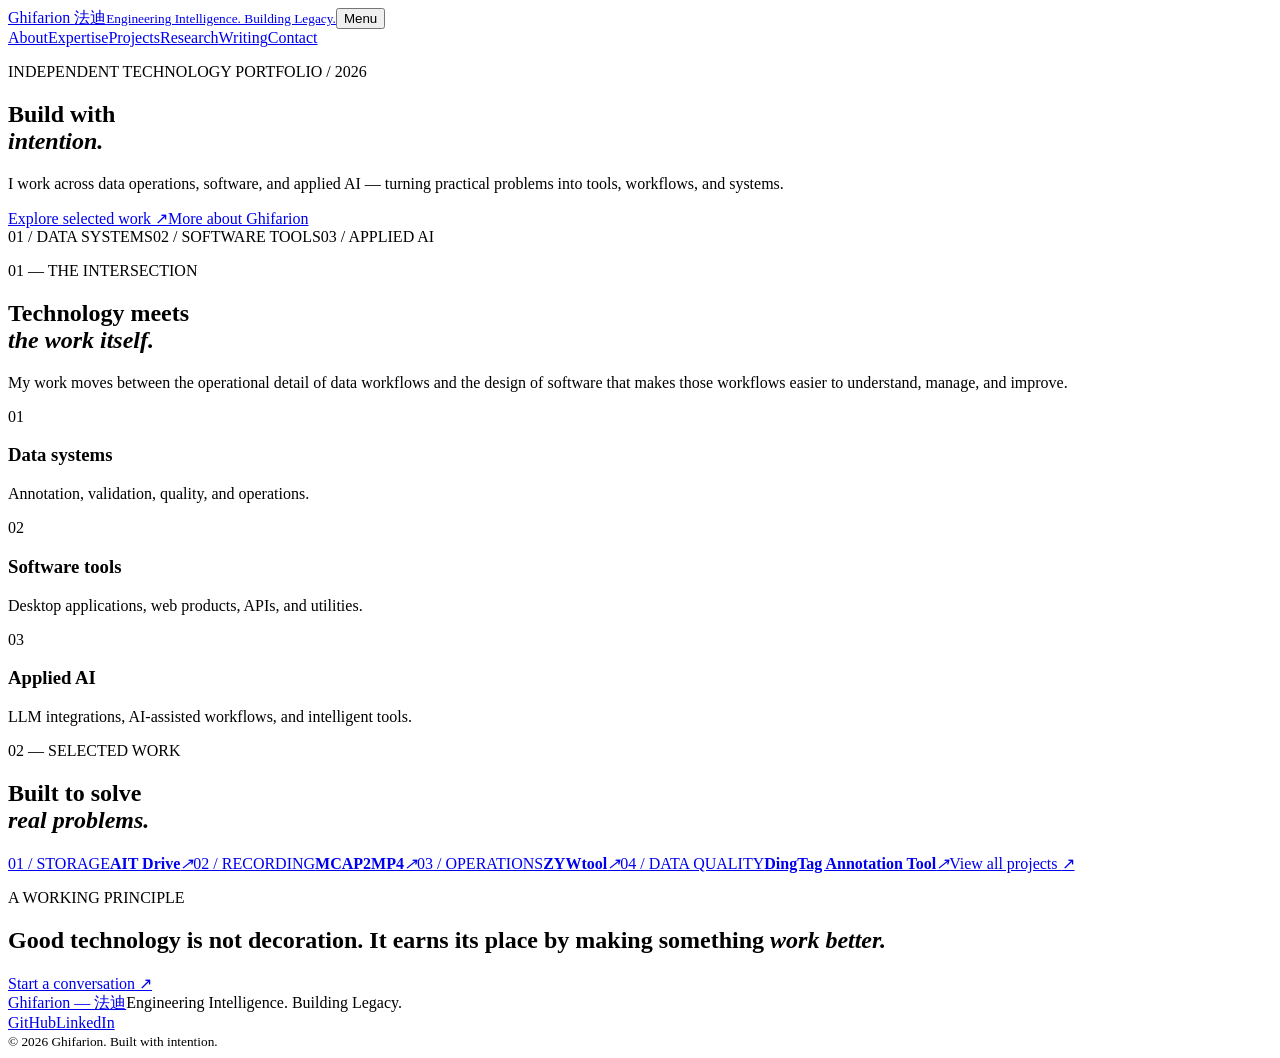
==== index.html @ d5027f52 "Build Ghifarion portfolio: add index.html" ====
<!doctype html>
<html lang="en"><head><meta charset="utf-8"><meta name="viewport" content="width=device-width,initial-scale=1"><meta name="theme-color" content="#f6f4ef"><title>Ghifarion — 法迪 | Engineering Intelligence. Building Legacy.</title><meta name="description" content="Ghifarion explores the intersection of data operations, software, applied AI, and practical automation."><meta property="og:type" content="website"><meta property="og:title" content="Ghifarion — 法迪"><meta property="og:description" content="Engineering Intelligence. Building Legacy."><meta property="og:url" content="https://progstay17.github.io/"><link rel="canonical" href="https://progstay17.github.io/"><link rel="stylesheet" href="assets/css/site.css"></head>
<body><header class="site-header"><a class="wordmark" href="index.html">Ghifarion <span>法迪</span><small>Engineering Intelligence. Building Legacy.</small></a><button class="menu-toggle" aria-label="Toggle navigation" aria-expanded="false">Menu</button><nav><a href="about.html">About</a><a href="expertise.html">Expertise</a><a href="projects.html">Projects</a><a href="research.html">Research</a><a href="writing.html">Writing</a><a href="contact.html">Contact</a></nav></header>
<main><section class="hero"><p class="eyebrow">INDEPENDENT TECHNOLOGY PORTFOLIO / 2026</p><h1>Build with<br><em>intention.</em></h1><div class="hero-bottom"><p class="lede">I work across data operations, software, and applied AI — turning practical problems into tools, workflows, and systems.</p><div class="hero-links"><a class="button" href="projects.html">Explore selected work <span>↗</span></a><a class="text-link" href="about.html">More about Ghifarion</a></div></div><div class="index-note"><span>01 / DATA SYSTEMS</span><span>02 / SOFTWARE TOOLS</span><span>03 / APPLIED AI</span></div></section>
<section class="section"><div class="section-head"><p class="eyebrow">01 — THE INTERSECTION</p><h2>Technology meets<br><em>the work itself.</em></h2></div><div class="section-copy"><p>My work moves between the operational detail of data workflows and the design of software that makes those workflows easier to understand, manage, and improve.</p><div class="capability-grid"><article><span>01</span><h3>Data systems</h3><p>Annotation, validation, quality, and operations.</p></article><article><span>02</span><h3>Software tools</h3><p>Desktop applications, web products, APIs, and utilities.</p></article><article><span>03</span><h3>Applied AI</h3><p>LLM integrations, AI-assisted workflows, and intelligent tools.</p></article></div></div></section>
<section class="section work"><div class="section-head"><p class="eyebrow">02 — SELECTED WORK</p><h2>Built to solve<br><em>real problems.</em></h2></div><div class="work-list"><a href="projects/ait-drive.html"><span>01 / STORAGE</span><strong>AIT Drive</strong><i>↗</i></a><a href="projects/mcap2mp4.html"><span>02 / RECORDING</span><strong>MCAP2MP4</strong><i>↗</i></a><a href="projects/zywtool.html"><span>03 / OPERATIONS</span><strong>ZYWtool</strong><i>↗</i></a><a href="projects/dingtag.html"><span>04 / DATA QUALITY</span><strong>DingTag Annotation Tool</strong><i>↗</i></a><a href="projects.html" class="all-work">View all projects <span>↗</span></a></div></section>
<section class="closing"><p class="eyebrow">A WORKING PRINCIPLE</p><h2>Good technology is not decoration. It earns its place by making something <em>work better.</em></h2><a href="contact.html" class="text-link">Start a conversation ↗</a></section></main>
<footer><a class="footer-brand" href="index.html">Ghifarion — 法迪</a><span>Engineering Intelligence. Building Legacy.</span><div><a href="https://github.com/progstay17">GitHub</a><a href="https://id.linkedin.com/in/fadhil-muhammad-ghifari">LinkedIn</a></div><small>© 2026 Ghifarion. Built with intention.</small></footer><script src="assets/js/site.js"></script></body></html>
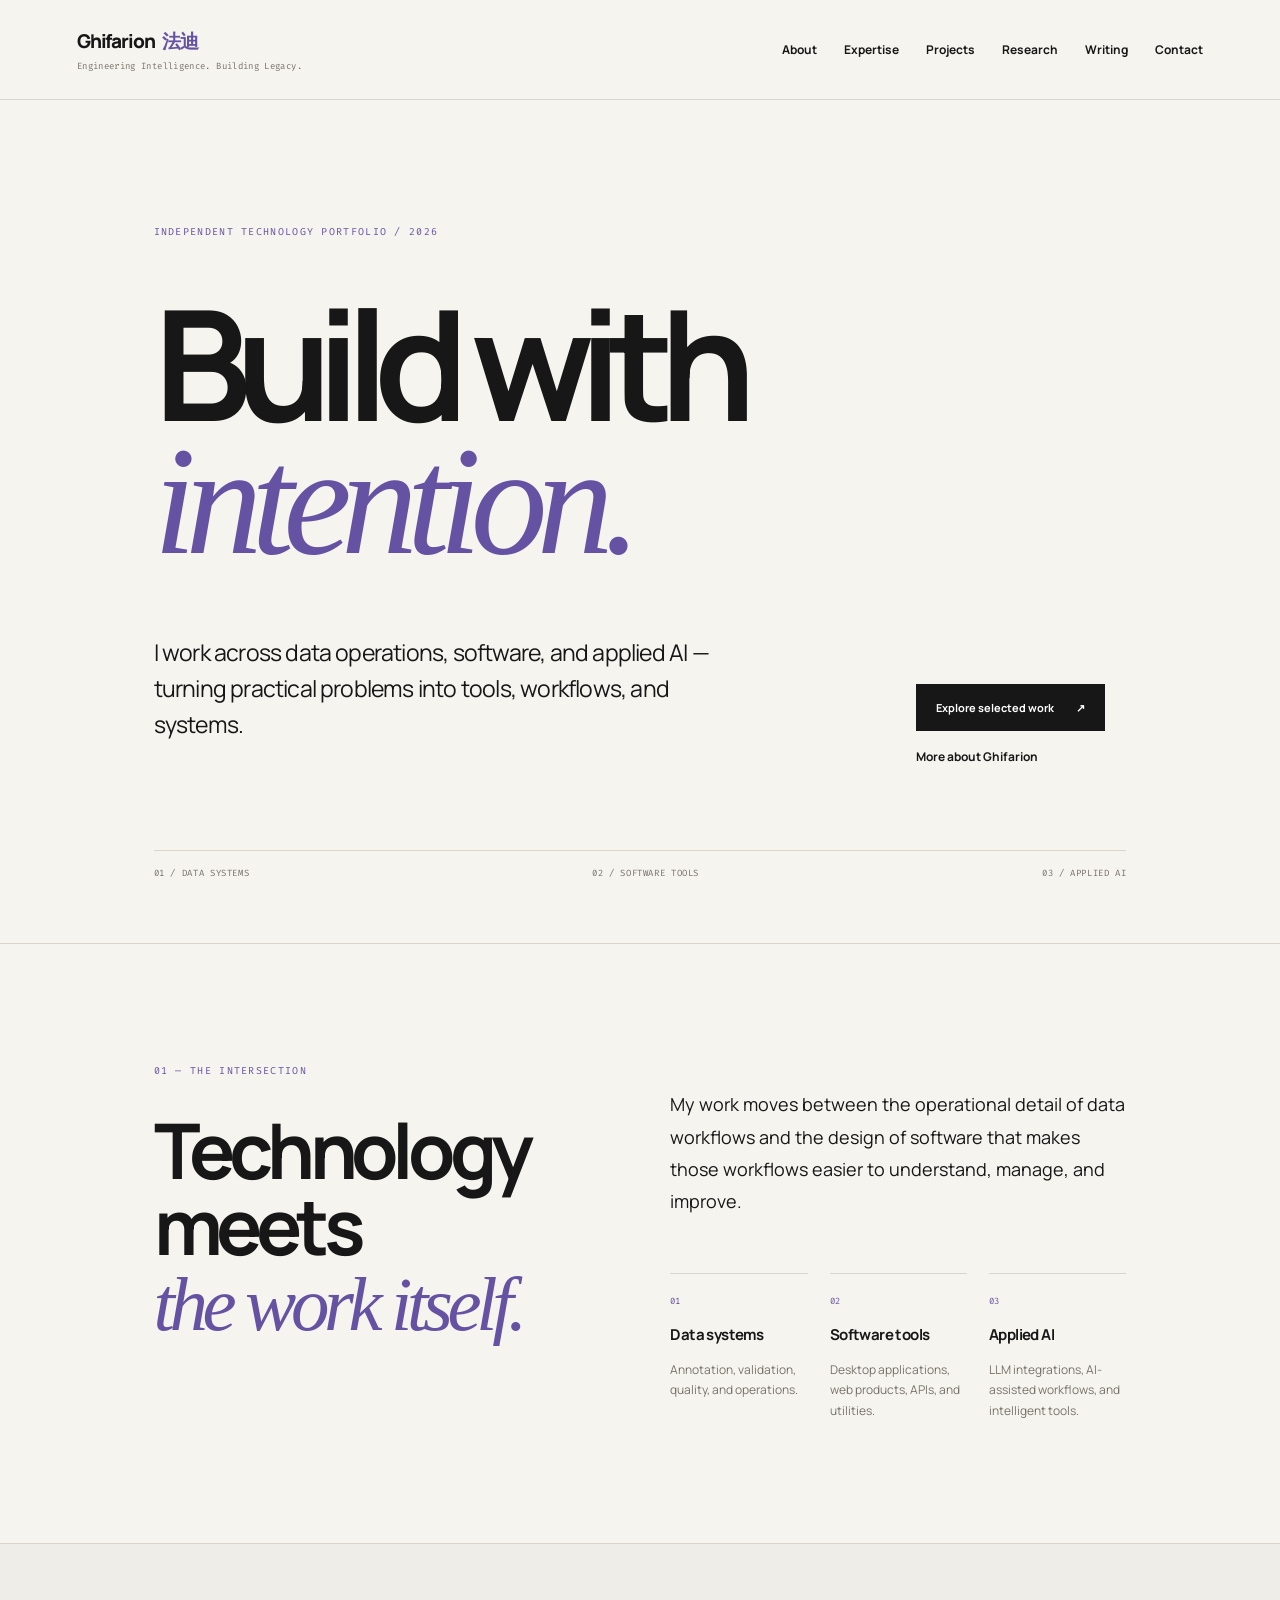
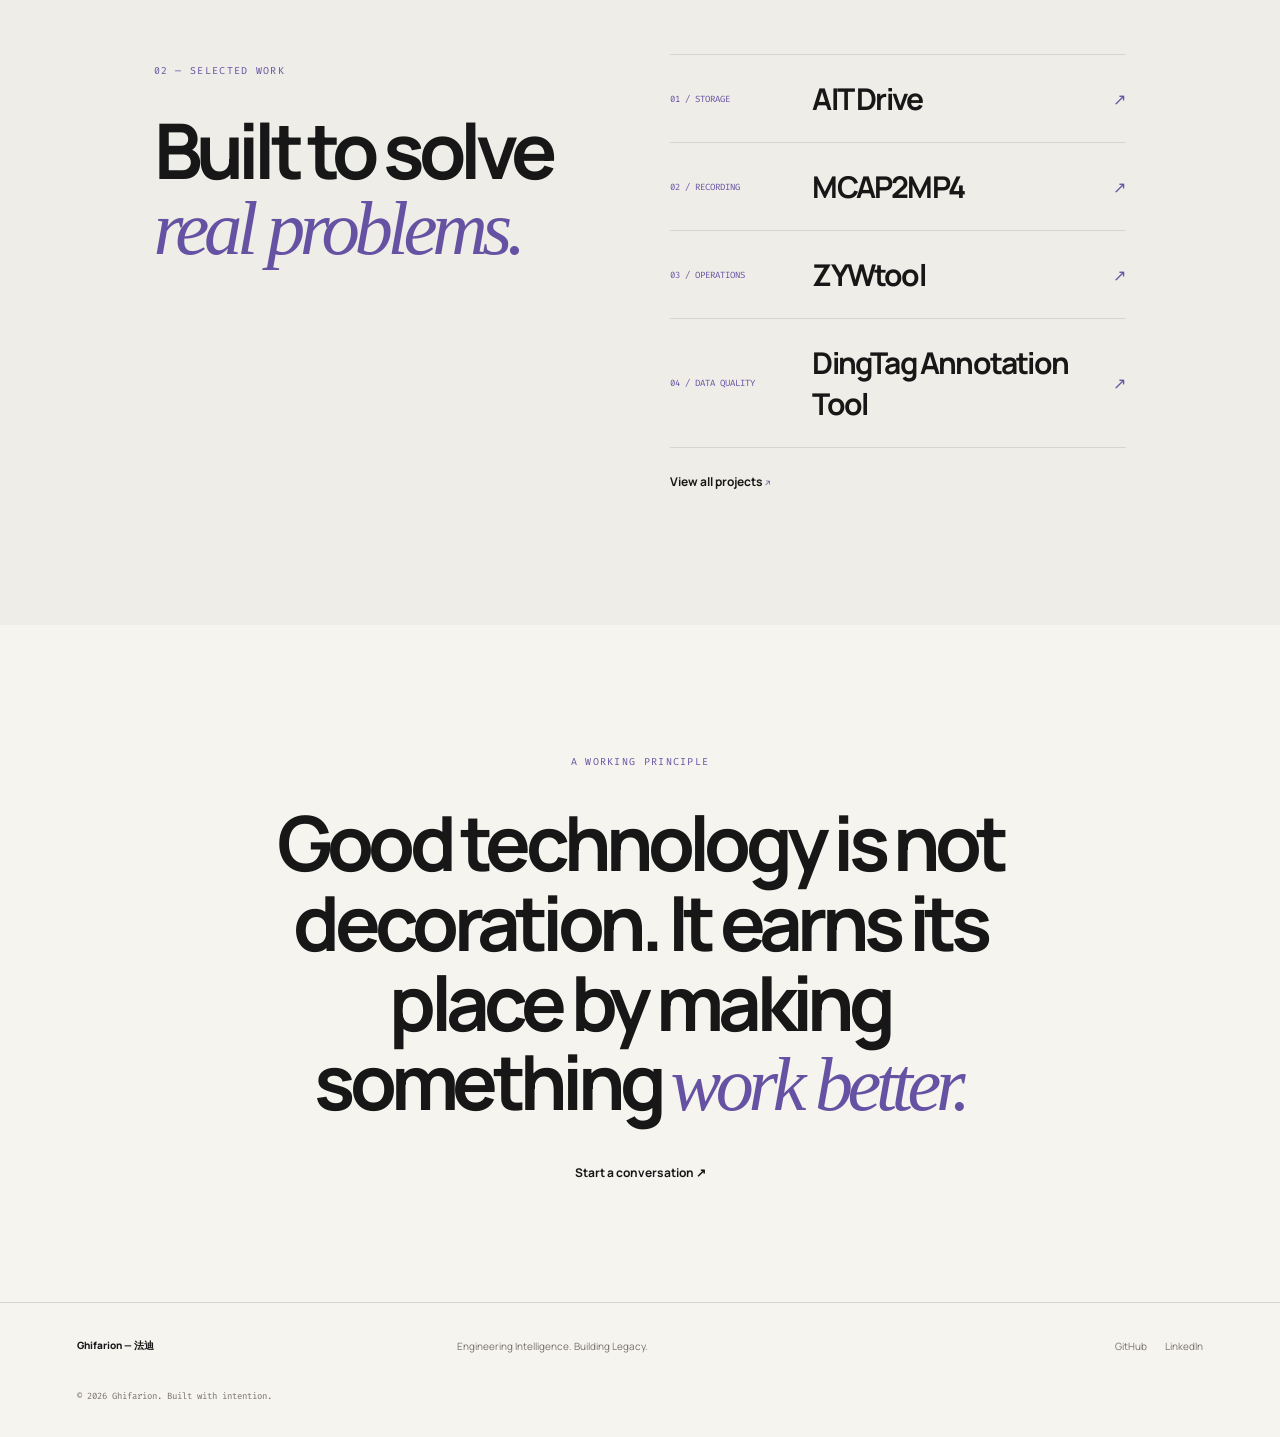
==== commit 1566c2fa: "Fix GitHub Pages project-site canonical URLs" ====
--- a/index.html
+++ b/index.html
@@ -1,5 +1,5 @@
 <!doctype html>
-<html lang="en"><head><meta charset="utf-8"><meta name="viewport" content="width=device-width,initial-scale=1"><meta name="theme-color" content="#f6f4ef"><title>Ghifarion — 法迪 | Engineering Intelligence. Building Legacy.</title><meta name="description" content="Ghifarion explores the intersection of data operations, software, applied AI, and practical automation."><meta property="og:type" content="website"><meta property="og:title" content="Ghifarion — 法迪"><meta property="og:description" content="Engineering Intelligence. Building Legacy."><meta property="og:url" content="https://progstay17.github.io/"><link rel="canonical" href="https://progstay17.github.io/"><link rel="stylesheet" href="assets/css/site.css"></head>
+<html lang="en"><head><meta charset="utf-8"><meta name="viewport" content="width=device-width,initial-scale=1"><meta name="theme-color" content="#f6f4ef"><title>Ghifarion — 法迪 | Engineering Intelligence. Building Legacy.</title><meta name="description" content="Ghifarion explores the intersection of data operations, software, applied AI, and practical automation."><meta property="og:type" content="website"><meta property="og:title" content="Ghifarion — 法迪"><meta property="og:description" content="Engineering Intelligence. Building Legacy."><meta property="og:url" content="https://progstay17.github.io/progstay17/"><link rel="canonical" href="https://progstay17.github.io/progstay17/"><link rel="stylesheet" href="assets/css/site.css"></head>
 <body><header class="site-header"><a class="wordmark" href="index.html">Ghifarion <span>法迪</span><small>Engineering Intelligence. Building Legacy.</small></a><button class="menu-toggle" aria-label="Toggle navigation" aria-expanded="false">Menu</button><nav><a href="about.html">About</a><a href="expertise.html">Expertise</a><a href="projects.html">Projects</a><a href="research.html">Research</a><a href="writing.html">Writing</a><a href="contact.html">Contact</a></nav></header>
 <main><section class="hero"><p class="eyebrow">INDEPENDENT TECHNOLOGY PORTFOLIO / 2026</p><h1>Build with<br><em>intention.</em></h1><div class="hero-bottom"><p class="lede">I work across data operations, software, and applied AI — turning practical problems into tools, workflows, and systems.</p><div class="hero-links"><a class="button" href="projects.html">Explore selected work <span>↗</span></a><a class="text-link" href="about.html">More about Ghifarion</a></div></div><div class="index-note"><span>01 / DATA SYSTEMS</span><span>02 / SOFTWARE TOOLS</span><span>03 / APPLIED AI</span></div></section>
 <section class="section"><div class="section-head"><p class="eyebrow">01 — THE INTERSECTION</p><h2>Technology meets<br><em>the work itself.</em></h2></div><div class="section-copy"><p>My work moves between the operational detail of data workflows and the design of software that makes those workflows easier to understand, manage, and improve.</p><div class="capability-grid"><article><span>01</span><h3>Data systems</h3><p>Annotation, validation, quality, and operations.</p></article><article><span>02</span><h3>Software tools</h3><p>Desktop applications, web products, APIs, and utilities.</p></article><article><span>03</span><h3>Applied AI</h3><p>LLM integrations, AI-assisted workflows, and intelligent tools.</p></article></div></div></section>
--- a/assets/css/site.css
+++ b/assets/css/site.css
@@ -0,0 +1,2 @@
+@import url('https://fonts.googleapis.com/css2?family=Fira+Code:wght@400;500&family=Manrope:wght@400;500;600;700;800&display=swap');
+:root{--paper:#f6f4ef;--ink:#171717;--violet:#6652a3;--lilac:#e9e3f4;--muted:#77716a;--line:#d9d5cd;--plum:#3d315f;--sans:'Manrope',Arial,sans-serif;--mono:'Fira Code',monospace}*{box-sizing:border-box}html{scroll-behavior:smooth}body{margin:0;background:var(--paper);color:var(--ink);font-family:var(--sans);-webkit-font-smoothing:antialiased}a{color:inherit;text-decoration:none}.site-header{height:100px;padding:24px 6vw;display:flex;align-items:center;justify-content:space-between;border-bottom:1px solid var(--line)}.wordmark{font-size:19px;font-weight:800;letter-spacing:-.06em}.wordmark span{color:var(--violet);margin-left:5px}.wordmark small{display:block;margin-top:5px;font:9px var(--mono);letter-spacing:.04em;color:var(--muted)}nav{display:flex;gap:27px}nav a,.text-link{font-size:12px;font-weight:700}nav a:hover,.text-link:hover{color:var(--violet)}.menu-toggle{display:none}.hero{padding:9vw 12vw 5vw;min-height:660px;display:flex;flex-direction:column;justify-content:center}.eyebrow{font:10px var(--mono);letter-spacing:.13em;color:var(--violet)}h1{font-size:clamp(76px,12vw,170px);line-height:.86;letter-spacing:-.095em;margin:48px 0 45px;font-weight:700}h1 em,h2 em{font-family:Georgia,serif;font-weight:400;color:var(--violet);letter-spacing:-.07em}.hero-bottom{display:flex;justify-content:space-between;align-items:flex-end;gap:40px}.lede{font-size:clamp(17px,2vw,23px);line-height:1.55;max-width:580px;letter-spacing:-.035em}.hero-links{display:flex;flex-direction:column;align-items:flex-start;gap:17px;min-width:210px}.button{background:var(--ink);color:white;padding:16px 20px;font-size:11px;font-weight:700}.button span{margin-left:20px}.index-note{border-top:1px solid var(--line);margin-top:85px;padding-top:16px;display:flex;justify-content:space-between;font:9px var(--mono);color:var(--muted);letter-spacing:.07em}.section{padding:110px 12vw;display:grid;grid-template-columns:1fr 1.1fr;gap:8vw;border-top:1px solid var(--line)}.section-head h2,.closing h2{font-size:clamp(42px,6vw,78px);letter-spacing:-.075em;line-height:.98;margin:35px 0}.section-copy>p{font-size:18px;line-height:1.8;max-width:570px;margin:34px 0 55px}.capability-grid{display:grid;grid-template-columns:repeat(3,1fr);gap:22px}.capability-grid article{border-top:1px solid var(--line);padding-top:13px}.capability-grid span,.work-list>a>span{font:9px var(--mono);color:var(--violet)}.capability-grid h3{font-size:15px;letter-spacing:-.04em}.capability-grid p{font-size:12px;line-height:1.7;color:var(--muted)}.work{background:#efede7}.work-list{border-top:1px solid var(--line)}.work-list>a{display:grid;grid-template-columns:1fr 2fr 30px;align-items:center;padding:23px 0;border-bottom:1px solid var(--line)}.work-list strong{font-size:clamp(19px,2.5vw,30px);letter-spacing:-.06em}.work-list i{text-align:right;color:var(--violet);font-style:normal}.work-list .all-work{display:inline-block;border:0;padding:25px 0;font-size:12px;font-weight:700}.closing{padding:120px 18vw;text-align:center}.closing h2{font-size:clamp(40px,6vw,76px);line-height:1.05}footer{padding:35px 6vw;border-top:1px solid var(--line);display:grid;grid-template-columns:1fr 1fr 1fr;gap:15px;align-items:center;font-size:10px;color:var(--muted)}.footer-brand{font-weight:800;color:var(--ink)}footer div{display:flex;gap:18px;justify-content:flex-end}footer small{grid-column:1/-1;font:9px var(--mono);margin-top:22px}.page-hero{padding:100px 12vw 65px;border-bottom:1px solid var(--line)}.page-hero h1{font-size:clamp(55px,9vw,115px);margin:35px 0}.page-hero .lede{max-width:780px}.content{max-width:900px;margin:0 auto;padding:70px 8vw 120px}.content h2{font-size:30px;letter-spacing:-.06em;margin-top:60px}.content h3{font-size:19px;letter-spacing:-.04em}.content p,.content li{font-size:15px;line-height:1.9;color:#4f4b46}.content li{margin:8px 0}.content a{color:var(--violet);text-decoration:underline;text-underline-offset:4px}.project-meta{font:10px var(--mono);color:var(--muted);letter-spacing:.06em}.project-links{display:flex;flex-wrap:wrap;gap:12px;margin:35px 0}.project-links a{background:var(--ink);color:white;padding:14px 18px;text-decoration:none;font-size:11px}.project-image{width:100%;height:auto;border:1px solid var(--line);margin:30px 0}@media(max-width:760px){.site-header{height:auto;min-height:82px;flex-wrap:wrap;padding:20px 6vw}.menu-toggle{display:block;background:none;border:1px solid var(--line);padding:9px 13px;font:11px var(--mono)}nav{display:none;width:100%;flex-wrap:wrap;padding-top:20px;gap:18px}nav.open{display:flex}.hero{padding:90px 7vw 50px;min-height:600px}h1{font-size:clamp(68px,17vw,110px);margin:45px 0}.hero-bottom{display:block}.hero-links{margin-top:25px}.index-note{gap:12px;flex-wrap:wrap;margin-top:60px}.section{padding:75px 7vw;grid-template-columns:1fr;gap:15px}.section-copy>p{margin:10px 0 35px}.capability-grid{grid-template-columns:1fr}.work-list>a{grid-template-columns:1fr 1.7fr 20px;gap:8px}.closing{padding:80px 7vw}footer{grid-template-columns:1fr 1fr}footer span{grid-column:1/-1;grid-row:2}footer div{justify-content:flex-start}.page-hero{padding:75px 7vw 45px}.content{padding:45px 7vw 85px}}
